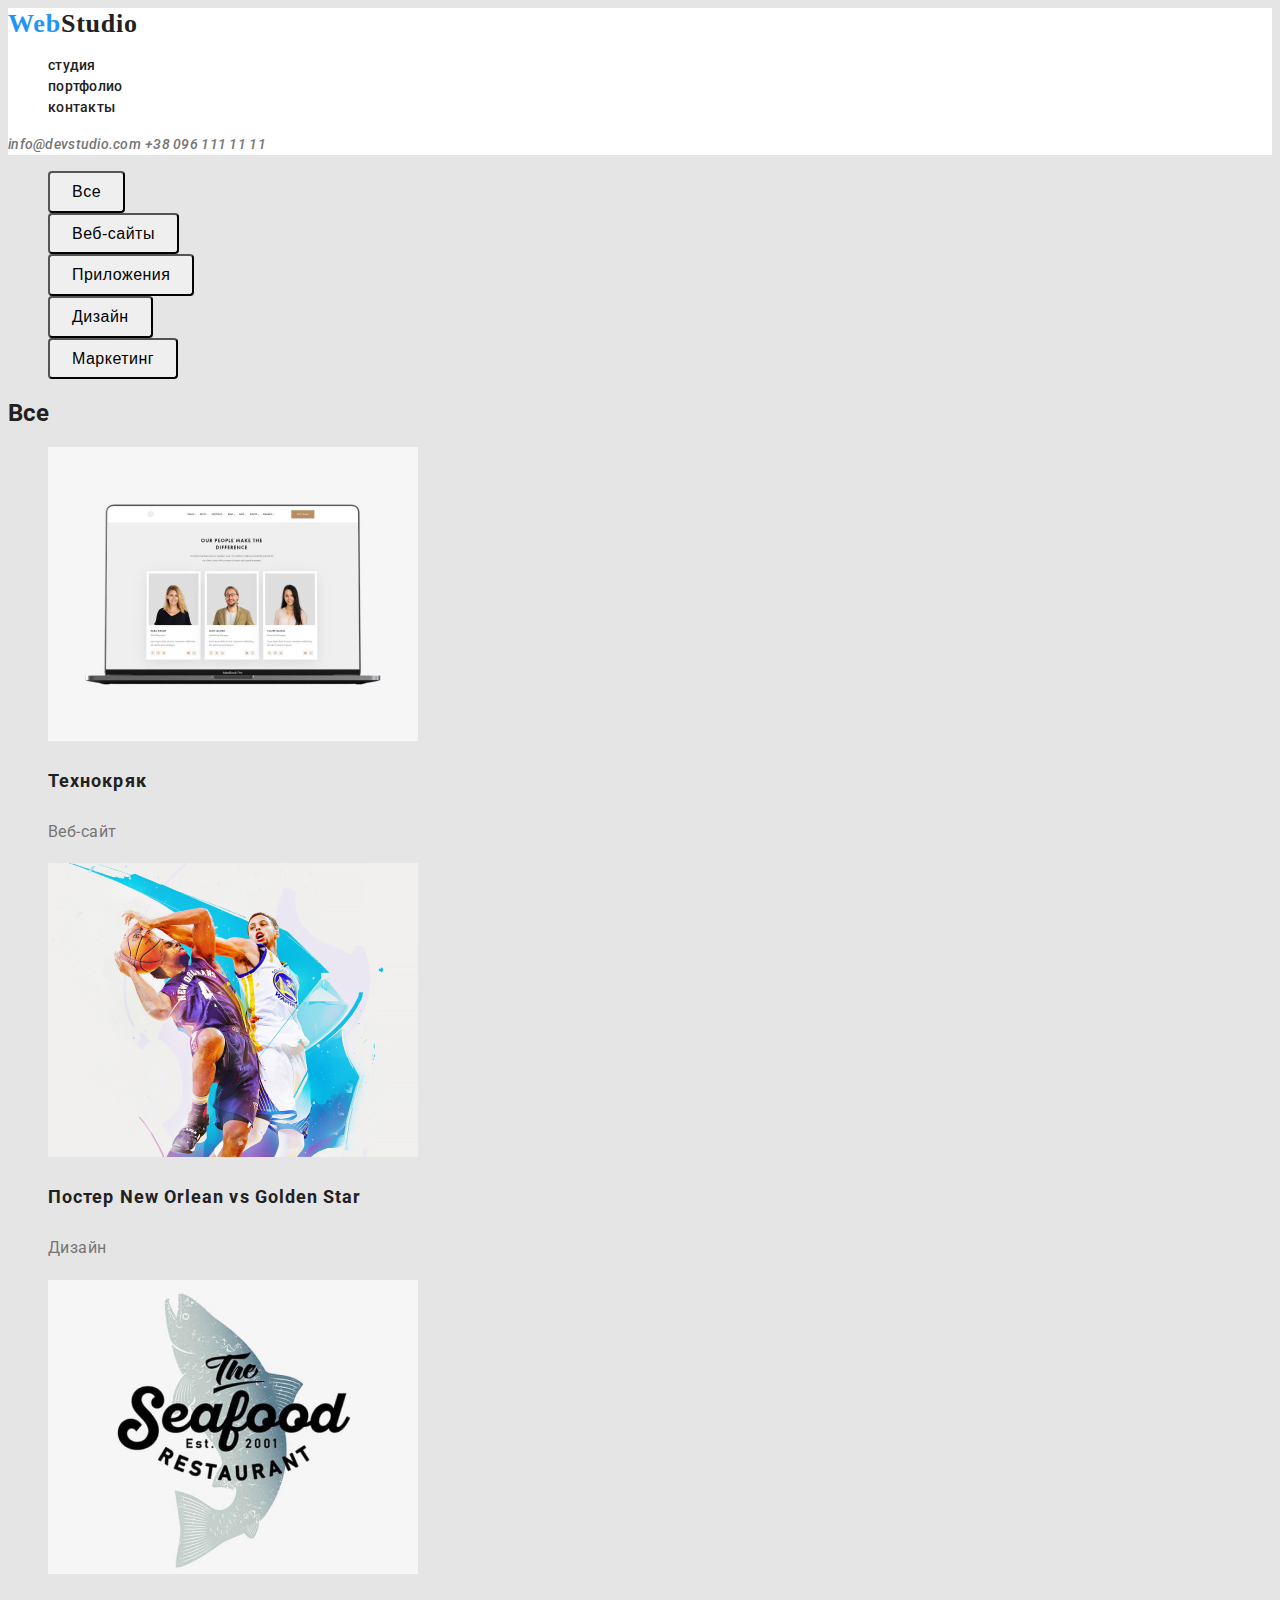
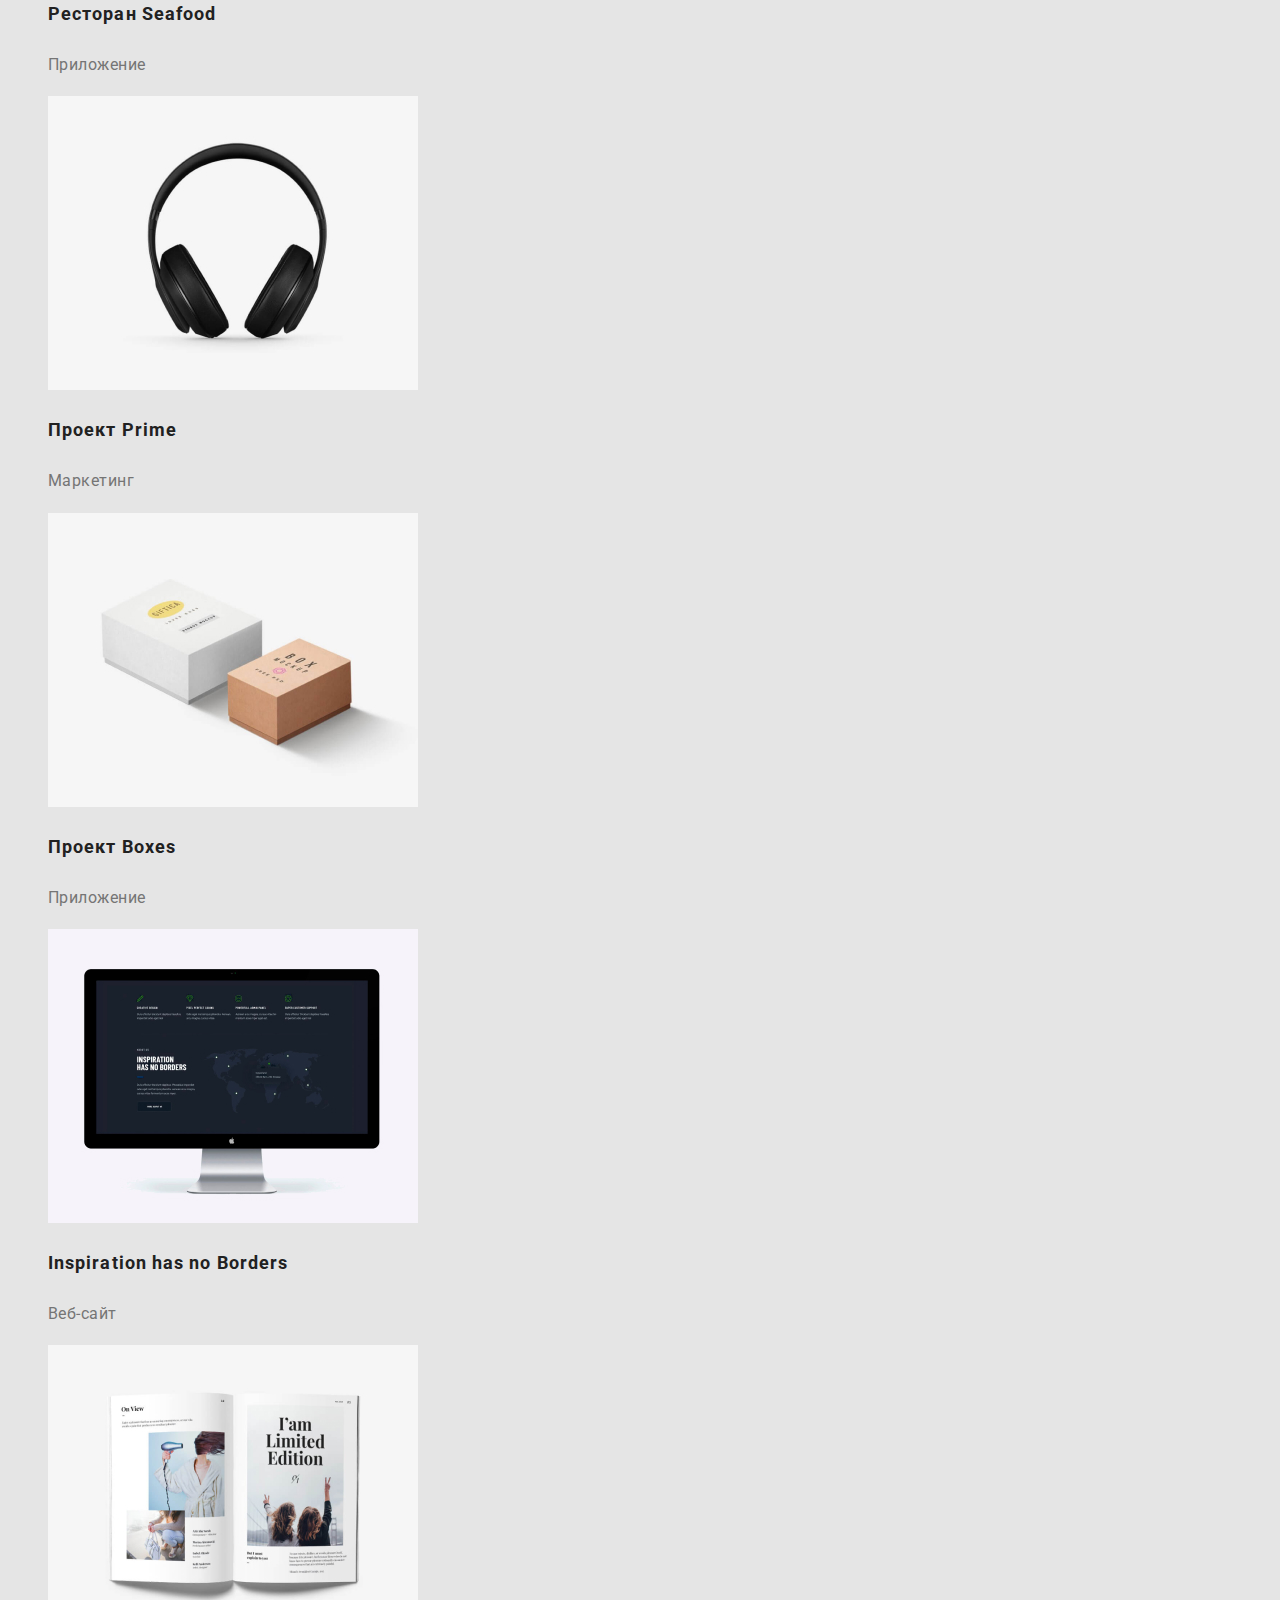
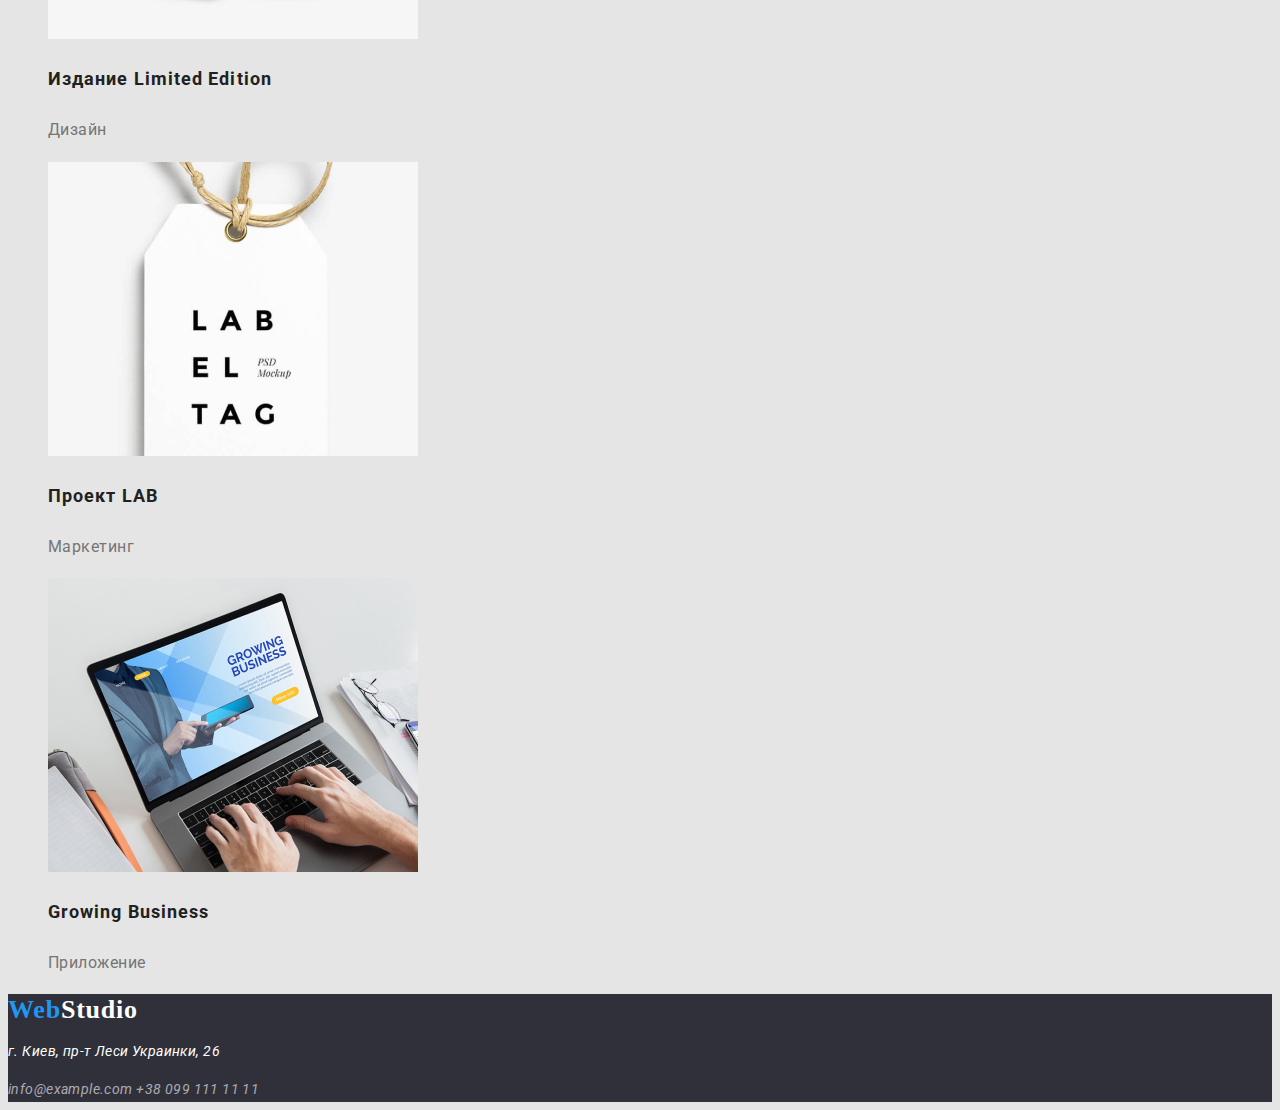
==== portfolio.html @ 84f81759 "1" ====
<!DOCTYPE html>
<html lang="en">

<head>
    <meta charset="UTF-8">
    <meta http-equiv="X-UA-Compatible" content="IE=edge">
    <meta name="viewport" content="width=, initial-scale=1.0">
    <title>Document</title>
    <link rel="preconnect" href="https://fonts.googleapis.com">
    <link rel="preconnect" href="https://fonts.gstatic.com" crossorigin>
    <link href="https://fonts.googleapis.com/css2?family=Roboto:ital,wght@0,500;0,700;0,900;1,400&display=swap"
        rel="stylesheet">
    <link rel="stylesheet" href="https://cdnjs.cloudflare.com/ajax/libs/modern-normalize/1.1.0/modern-normalize.min.css"
        integrity="sha512-wpPYUAdjBVSE4KJnH1VR1HeZfpl1ub8YT/NKx4PuQ5NmX2tKuGu6U/JRp5y+Y8XG2tV+wKQpNHVUX03MfMFn9Q=="
        crossorigin="anonymous" referrerpolicy="no-referrer" />
    <link rel="stylesheet" href="./CSS/style.css">
</head>
<body class="portfolio">
    <header class="page-header">
        <nav>
            <a href="./index.html" class="logo"> <span class="first-part-logo">Web</span>Studio</a>
            <ul class="site-nav">
                <li><a href="./index.html" class="studio">студия</a></li>
                <li><a href="" class="portfolio">портфолио</a></li>
                <li><a href="" class="contact">контакты</a></li>
            </ul>
        </nav>
    
        <address class="header-address">
            <a href="" class="email">info@devstudio.com</a>
            <a href="" class="number">+38 096 111 11 11</a>
        </address>
    
    </header>
    <main>
        <section>
            <h1 class="filter">основные пункты</h1>
            <ul>
                <li><button type="button" name="all" class="position">Все</button></li>
                <li><button type="button" name="web-site" class="position">Веб-сайты</button></li>
                <li><button type="button" name="applications" class="position">Приложения</button></li>
                <li><button type="button" name="design" class="position">Дизайн</button></li>
                <li><button type="button" name="marketing" class="position">Маркетинг</button></li>   
            </ul>
        </section>

        <section>
            <h2 class="all">Все</h2>
            <ul>
                <li >
                    <a href="" class="all-one">
                    <img src="/portfolio-imgs/1.jpg" alt="macbook" width="370">
                    <h3>Технокряк</h3>
                    <p>Веб-сайт</p>
                    </a>
                </li>

                <li >
                    <a href="" class="all-one">
                    <img src="/portfolio-imgs/2.jpg" alt="sportsmens" width="370">
                    <h3>Постер New Orlean vs Golden Star</h3>
                    <p>Дизайн</p>
                    </a>
                </li>

                <li >
                    <a href="" class="all-one">
                    <img src="/portfolio-imgs/3.jpg" alt="Seafood-logo" width="370">
                    <h3>Ресторан Seafood</h3>
                    <p>Приложение</p>
                    </a>
                </li>

                <li >
                    <a href="" class="all-one">
                    <img src="/portfolio-imgs/4.jpg" alt="" width="370">
                    <h3>Проект Prime</h3>
                    <p>Маркетинг</p>
                    </a>
                </li>

                <li >
                    <a href="" class="all-one">
                    <img src="/portfolio-imgs/5.jpg" alt="" width="370">
                    <h3>Проект Boxes</h3>
                    <p>Приложение</p>
                    </a>
                </li>

                <li >
                    <a href="" class="all-one">
                    <img src="/portfolio-imgs/6.jpg" alt="" width="370">
                    <h3>Inspiration has no Borders</h3>
                    <p>Веб-сайт</p>
                    </a>
                </li>

                <li >
                    <a href="" class="all-one">
                    <img src="/portfolio-imgs/7.jpg" alt="" width="370">
                    <h3>Издание Limited Edition</h3>
                    <p>Дизайн</p>
                    </a>
                </li>

                <li >
                    <a href="" class="all-one">
                    <img src="/portfolio-imgs/8.jpg" alt="" width="370">
                    <h3>Проект LAB</h3>
                    <p>Маркетинг</p>
                    </a>
                </li>

                <li >
                    <a href="" class="all-one">
                    <img src="/portfolio-imgs/9.jpg" alt="" width="370">
                    <h3>Growing Business</h3>
                    <p>Приложение</p>
                    </a>
                </li>
            </ul>
        </section>

    </main>

<footer class="footer">
    <a href="./index.html" class="logo"> <span class="first-part-logo">Web</span>Studio</a>
    <address>
        <p>г. Киев, пр-т Леси Украинки, 26</p>
        <a href="" class="footer-adress">info@example.com</a>
        <a href="" class="footer-adress">+38 099 111 11 11</a>
    </address>

</footer>
    
</body>
</html>
---- CSS/style.css ----
/* Основная палитра */
/* Цвет основного текста #212121 */
/* Вторичный цевт текста #757575 */
/* Цвет логотипа #2196F3 */

/* Основной цвет фона #E5E5E5 */
/* Вторичный цвет фона (серый) #2F303A */
/* вторичный цвет фона (иконки) #EEEEEE */
/* Цвет фона (наша команда) #F5F4FA */
/* Акцент #2196F3 (синний?) */

:root {
  /*Переменные цветовой гаммы шрифтов*/
  --main-text-color: #212121;
  --hero-text-color: #ffffff;
  --secondary-text-color: #757575;
  --logo-text-color: #2196f3;
  --hover-focus-color: #2196f3;
  /*Переменные цветовой гаммы фона*/
  --main-background-color: #e5e5e5;
  --secondary-background-color: #2f303a;
  --third-background-color: ;
  --accent-color: ;
}

body {
  font-family: roboto, sans-serif;
  background-color: var(--main-background-color);
  color: var(--main-text-color);
}
h1,h2,h3,h4,h5,h6{
  color: var(--main-text-color);
}
body p{
  color: var(--secondary-text-color);
}

ul {
  list-style: none;
}
a {
  text-decoration: none;
}

/* site nav */

header {
  background: #ffffff;
}

.logo{
  font-family: 'Raleway';
  font-weight: 700;
  font-size: 26px;
  line-height: 1.2;
  letter-spacing: 0.03em; 
}
nav .logo{
  color: inherit;
}
.first-part-logo{
  color: var(--logo-text-color);
}
.site-nav a,
.header-address a{
  font-weight: 500;
  font-size: 14px;
  line-height: 1.5;
  letter-spacing: 0.02em;
  color: var(--main-text-color);
}
.site-nav a{color: var(--main-text-color)}
.header-address a{color: var(--secondary-text-color)}

.site-nav :hover, 
.site-nav :focus {
color: var(--hover-focus-color);}

.header-address :hover,
.header-address :focus {
  color: var(--hover-focus-color);}

/* studio //////////main///////// style  */
/* Hero */
.hero {
  background-color: #2f303a;
  text-align: center;
}
.hero-tittle {
  font-weight: 900;
  font-size: 44px;
  line-height: 1.4;
  color: var(--hero-text-color);
  padding-top: 280px;
  padding-bottom: 30px ;
  margin-top: 0px;
  margin-bottom: 0px;
}
.hero-button {
  min-width: 200px;
  font-weight: 700;
  font-size: 16px;
  line-height: 1.9;
  color: var(--hero-text-color);
  background-color: var(--hover-focus-color);
  box-shadow: 0px 4px 4px rgba(0, 0, 0, 0.15);
  border-radius: 4px;
  padding: 10px 32px;
  margin-bottom: 200px;
  cursor: pointer;
}

/* feature */

.feature-tittle {
  opacity: 0;
 font-size: 0px;
  padding: 0px 0px;
  margin-bottom: 94px;
}
.feature-one,
.feature-one-text{
width: 270px;
}
.feature-one {
  font-family: 'Roboto';
  font-style: normal;
  font-weight: 700;
  font-size: 14px;
  line-height: 16px;
  letter-spacing: 0.03em;
  text-transform: uppercase;
  
}
.feature-one-text {
  
  font-weight: 400;
  font-size: 14px;
  line-height: 1.7;
  /* or 171% */
  letter-spacing: 0.03em;
}

/* studio-section */
.doing-tittle,
.team-tittle {
  font-weight: 700;
  font-size: 36px;
  line-height: 1.2;
  text-align: center;
  letter-spacing: 0.03em;
}
/*our team*/
.team > h3 {
  font-weight: 500;
  font-size: 16px;
  line-height: 1.2;
  /* identical to box height */
  letter-spacing: 0.03em;
}
.team > p {
  
  font-weight: 400;
  font-size: 16px;
  line-height: 1.2;
  /* identical to box height */
  letter-spacing: 0.03em;
}

/* Portfolio //////////main///////// style  */
main{
  background-color: var(--main-background-color);
}
.filter {
  font-size: 0px;
}
.position {
  min-width: 73px;
  font-weight: 500;
  font-size: 16px;
  line-height: 1.6;
  text-align: center;
  letter-spacing: 0.03em;
  border-radius: 4px;
  padding: 6px 22px;
  color: var(#F5F4FA);
  cursor: pointer;
}
.position:hover {
  color: #ffffff;
  background-color: var(--hover-focus-color);
  
}

.all {
  background-color: var(--main-background-color);
}
.all-one > h3 {
 
  font-weight: 700;
  font-size: 18px;
  line-height: 2;
  
  letter-spacing: 0.06em; 
}
.all-one > p {
  
  font-weight: 400;
  font-size: 16px;
  line-height: 1.9;

  letter-spacing: 0.03em;
}
/* ///////footer////// */
.footer {
  background-color: var(--secondary-background-color);
}
.footer .logo {
  color: #ffffff;
}

.footer{
  font-weight: 400;
  font-size: 14px;
  line-height: 1.7;
  /* or 171% */
  letter-spacing: 0.03em;
}
.footer a{
  color: rgba(255, 255, 255, 0.6);
}
.footer p{
  color: #ffffff;
}
.footer-adress:hover,
.footer-adress:focus{
  color: var(--hover-focus-color);
}
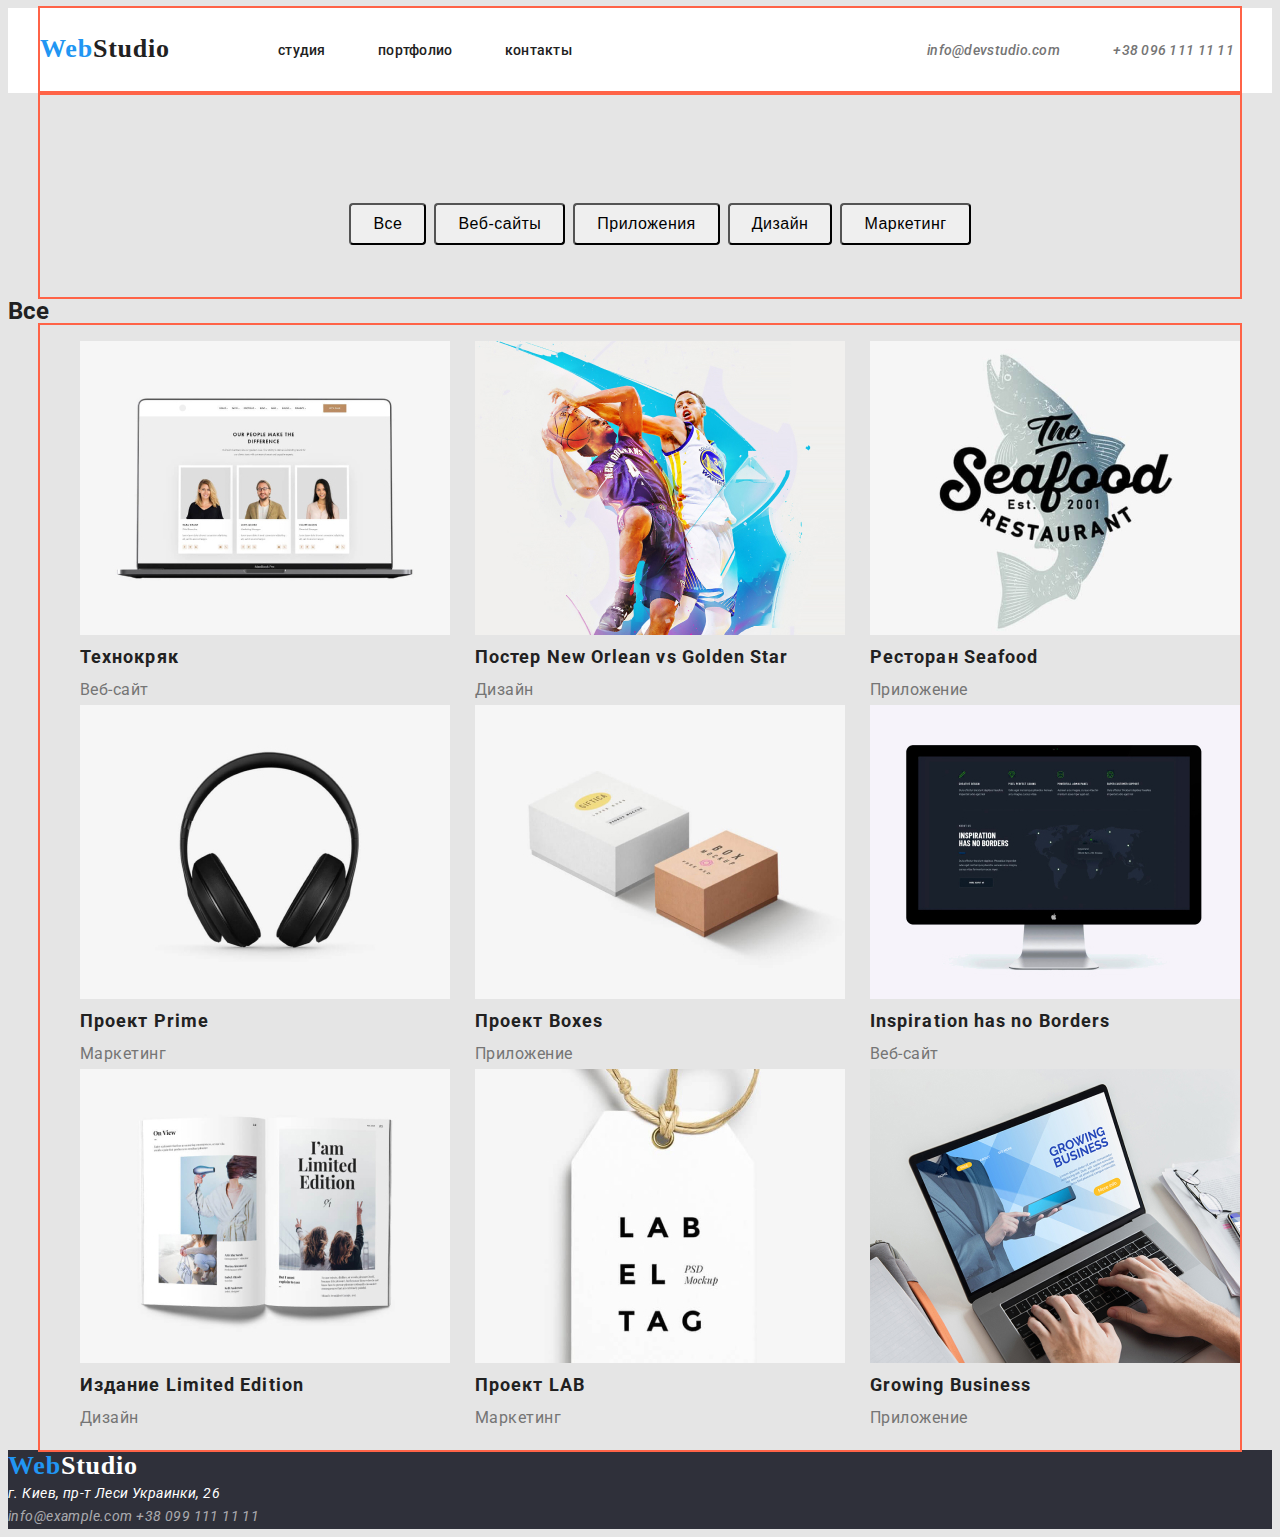
==== commit 997a0abf: "1" ====
--- a/portfolio.html
+++ b/portfolio.html
@@ -17,108 +17,116 @@
 </head>
 <body class="portfolio">
     <header class="page-header">
-        <nav>
-            <a href="./index.html" class="logo"> <span class="first-part-logo">Web</span>Studio</a>
-            <ul class="site-nav">
-                <li><a href="./index.html" class="studio">студия</a></li>
-                <li><a href="" class="portfolio">портфолио</a></li>
-                <li><a href="" class="contact">контакты</a></li>
-            </ul>
-        </nav>
+        <div class="container">
+            <nav>
+                <a href="./index.html" class="logo"> <span class="first-part-logo">Web</span>Studio</a>
+                <ul class="site-nav">
+                    <li><a href="./index.html">студия</a></li>
+                    <li><a href="">портфолио</a></li>
+                    <li><a href="">контакты</a></li>
+                </ul>
+            </nav>
     
-        <address class="header-address">
-            <a href="" class="email">info@devstudio.com</a>
-            <a href="" class="number">+38 096 111 11 11</a>
-        </address>
+            <address class="header-address">
+                <a href="">info@devstudio.com</a>
+                <a href="">+38 096 111 11 11</a>
+    
+            </address>
+        </div>
     
     </header>
     <main>
-        <section>
-            <h1 class="filter">основные пункты</h1>
-            <ul>
-                <li><button type="button" name="all" class="position">Все</button></li>
-                <li><button type="button" name="web-site" class="position">Веб-сайты</button></li>
-                <li><button type="button" name="applications" class="position">Приложения</button></li>
-                <li><button type="button" name="design" class="position">Дизайн</button></li>
-                <li><button type="button" name="marketing" class="position">Маркетинг</button></li>   
-            </ul>
+        <section class="filter-section">
+            <div class="container">
+                <h1></h1>
+                <ul class="filter-list">
+                    <li><button type="button" name="all" class="position">Все</button></li>
+                    <li><button type="button" name="web-site" class="position">Веб-сайты</button></li>
+                    <li><button type="button" name="applications" class="position">Приложения</button></li>
+                    <li><button type="button" name="design" class="position">Дизайн</button></li>
+                    <li><button type="button" name="marketing" class="position">Маркетинг</button></li>   
+                </ul>
+            </div>
         </section>
 
         <section>
-            <h2 class="all">Все</h2>
-            <ul>
-                <li >
-                    <a href="" class="all-one">
-                    <img src="/portfolio-imgs/1.jpg" alt="macbook" width="370">
-                    <h3>Технокряк</h3>
-                    <p>Веб-сайт</p>
-                    </a>
-                </li>
+            
+                <h2 class="all">Все</h2>
+            <div class="container">
+                <ul class="all-list">
+                    <li >
+                        <a href="" class="all-one">
+                        <img src="/portfolio-imgs/1.jpg" alt="macbook" width="370">
+                        <h3>Технокряк</h3>
+                        <p>Веб-сайт</p>
+                        </a>
+                    </li>
 
-                <li >
-                    <a href="" class="all-one">
-                    <img src="/portfolio-imgs/2.jpg" alt="sportsmens" width="370">
-                    <h3>Постер New Orlean vs Golden Star</h3>
-                    <p>Дизайн</p>
-                    </a>
-                </li>
+                    <li >
+                        <a href="" class="all-one">
+                        <img src="/portfolio-imgs/2.jpg" alt="sportsmens" width="370">
+                        <h3>Постер New Orlean vs Golden Star</h3>
+                        <p>Дизайн</p>
+                        </a>
+                    </li>
 
-                <li >
-                    <a href="" class="all-one">
-                    <img src="/portfolio-imgs/3.jpg" alt="Seafood-logo" width="370">
-                    <h3>Ресторан Seafood</h3>
-                    <p>Приложение</p>
-                    </a>
-                </li>
+                    <li >
+                        <a href="" class="all-one">
+                        <img src="/portfolio-imgs/3.jpg" alt="Seafood-logo" width="370">
+                        <h3>Ресторан Seafood</h3>
+                        <p>Приложение</p>
+                        </a>
+                    </li>
 
-                <li >
-                    <a href="" class="all-one">
-                    <img src="/portfolio-imgs/4.jpg" alt="" width="370">
-                    <h3>Проект Prime</h3>
-                    <p>Маркетинг</p>
-                    </a>
-                </li>
+                    <li >
+                        <a href="" class="all-one">
+                        <img src="/portfolio-imgs/4.jpg" alt="" width="370">
+                        <h3>Проект Prime</h3>
+                        <p>Маркетинг</p>
+                        </a>
+                    </li>
 
-                <li >
-                    <a href="" class="all-one">
-                    <img src="/portfolio-imgs/5.jpg" alt="" width="370">
-                    <h3>Проект Boxes</h3>
-                    <p>Приложение</p>
-                    </a>
-                </li>
+                    <li >
+                        <a href="" class="all-one">
+                        <img src="/portfolio-imgs/5.jpg" alt="" width="370">
+                        <h3>Проект Boxes</h3>
+                        <p>Приложение</p>
+                        </a>
+                    </li>
 
-                <li >
-                    <a href="" class="all-one">
-                    <img src="/portfolio-imgs/6.jpg" alt="" width="370">
-                    <h3>Inspiration has no Borders</h3>
-                    <p>Веб-сайт</p>
-                    </a>
-                </li>
+                    <li >
+                        <a href="" class="all-one">
+                        <img src="/portfolio-imgs/6.jpg" alt="" width="370">
+                        <h3>Inspiration has no Borders</h3>
+                        <p>Веб-сайт</p>
+                        </a>
+                    </li>
 
-                <li >
-                    <a href="" class="all-one">
-                    <img src="/portfolio-imgs/7.jpg" alt="" width="370">
-                    <h3>Издание Limited Edition</h3>
-                    <p>Дизайн</p>
-                    </a>
-                </li>
+                    <li >
+                        <a href="" class="all-one">
+                        <img src="/portfolio-imgs/7.jpg" alt="" width="370">
+                        <h3>Издание Limited Edition</h3>
+                        <p>Дизайн</p>
+                        </a>
+                    </li>
 
-                <li >
-                    <a href="" class="all-one">
-                    <img src="/portfolio-imgs/8.jpg" alt="" width="370">
-                    <h3>Проект LAB</h3>
-                    <p>Маркетинг</p>
-                    </a>
-                </li>
+                    <li >
+                        <a href="" class="all-one">
+                        <img src="/portfolio-imgs/8.jpg" alt="" width="370">
+                        <h3>Проект LAB</h3>
+                        <p>Маркетинг</p>
+                        </a>
+                    </li>
 
-                <li >
-                    <a href="" class="all-one">
-                    <img src="/portfolio-imgs/9.jpg" alt="" width="370">
-                    <h3>Growing Business</h3>
-                    <p>Приложение</p>
-                    </a>
-                </li>
-            </ul>
+                    <li >
+                        <a href="" class="all-one">
+                        <img src="/portfolio-imgs/9.jpg" alt="" width="370">
+                        <h3>Growing Business</h3>
+                        <p>Приложение</p>
+                        </a>
+                    </li>
+                </ul>
+            </div>
         </section>
 
     </main>
--- a/CSS/style.css
+++ b/CSS/style.css
@@ -30,9 +30,12 @@
 }
 h1,h2,h3,h4,h5,h6{
   color: var(--main-text-color);
+  margin: 0px 0px 0px 0px;
 }
 body p{
   color: var(--secondary-text-color);
+  margin: 0px 0px 0px 0px;
+  
 }
 
 ul {
@@ -47,19 +50,36 @@
 header {
   background: #ffffff;
 }
+.container {
+  outline: 2px solid tomato;
+  margin-left: auto;
+  margin-right: auto;
+  width: 1200px;
+  display: flex;
+}
 
 .logo{
   font-family: 'Raleway';
   font-weight: 700;
   font-size: 26px;
   line-height: 1.2;
-  letter-spacing: 0.03em; 
-}
-nav .logo{
+  letter-spacing: 0.03em;
   color: inherit;
-}
+  width: 145px;
+}
+.logo{
+  padding: 0px;
+}
+
 .first-part-logo{
   color: var(--logo-text-color);
+}
+.header-container .logo{
+  margin: 25px 93px 25px;
+
+}
+nav a.logo{
+  margin: 25px 93px 25px 0px;
 }
 .site-nav a,
 .header-address a{
@@ -75,16 +95,39 @@
 .site-nav :hover, 
 .site-nav :focus {
 color: var(--hover-focus-color);}
+nav{
+  display: flex;
+}
+.site-nav{
+  width: 294px;
+  padding: 0px;
+  margin: 30px 355px 30px 0px;
+  display: flex;
+  justify-content:space-between;
+  align-items: center;
+}
 
 .header-address :hover,
 .header-address :focus {
   color: var(--hover-focus-color);}
+  .header-address{
+    width: 307px;
+  }
+.header-address{
+  
+  padding: 0px;
+  margin: 32px 0px 32px 0px;
+  display: flex;
+  justify-content: space-between;
+}
+
 
 /* studio //////////main///////// style  */
 /* Hero */
 .hero {
   background-color: #2f303a;
   text-align: center;
+  margin-bottom: 94px;
 }
 .hero-tittle {
   font-weight: 900;
@@ -111,17 +154,18 @@
 }
 
 /* feature */
+.feature-one,
+.feature-one-text {
+  width: 270px;
+}
 
 .feature-tittle {
   opacity: 0;
  font-size: 0px;
   padding: 0px 0px;
-  margin-bottom: 94px;
-}
-.feature-one,
-.feature-one-text{
-width: 270px;
-}
+  margin:0px;
+}
+
 .feature-one {
   font-family: 'Roboto';
   font-style: normal;
@@ -133,7 +177,6 @@
   
 }
 .feature-one-text {
-  
   font-weight: 400;
   font-size: 14px;
   line-height: 1.7;
@@ -141,6 +184,17 @@
   letter-spacing: 0.03em;
 }
 
+.feature-section{
+  margin-bottom: 94px;
+}
+ul.feature-list{
+margin: 0px 0px 0px 0px;
+width: 1200px;
+padding: 0px 0px 0px 0px;
+display: flex;
+justify-content: space-between;
+}
+
 /* studio-section */
 .doing-tittle,
 .team-tittle {
@@ -150,13 +204,38 @@
   text-align: center;
   letter-spacing: 0.03em;
 }
-/*our team*/
+.doing-tittle{
+  margin-bottom: 50px;
+}
+.doing{
+  margin-bottom: 94px;
+}
+ul.doing-list{
+  width: 1200;
+  display: flex;
+  justify-content:space-between;
+  padding: 0px 0px 0px 0px;
+  margin: 0px 0px 0px 0px;
+}
+.doing.container{
+  margin-bottom: 94px;
+}
+/*our team*/ 
+h2.team-tittle{
+  padding: 90px 0px 0px 0px;
+  margin-bottom: 50px;
+  
+}
+.our-team{
+  background-color: #F5F4FA;
+}
 .team > h3 {
   font-weight: 500;
   font-size: 16px;
   line-height: 1.2;
   /* identical to box height */
   letter-spacing: 0.03em;
+  text-align: center;
 }
 .team > p {
   
@@ -165,15 +244,21 @@
   line-height: 1.2;
   /* identical to box height */
   letter-spacing: 0.03em;
-}
-
+  text-align: center;
+  margin-bottom: 124px;
+}
+
+.team-list{
+  width: 1200px;
+  display: flex;
+  padding: 0px 0px 0px 0px;
+  justify-content: space-between;
+}
 /* Portfolio //////////main///////// style  */
 main{
   background-color: var(--main-background-color);
 }
-.filter {
-  font-size: 0px;
-}
+
 .position {
   min-width: 73px;
   font-weight: 500;
@@ -189,8 +274,17 @@
 .position:hover {
   color: #ffffff;
   background-color: var(--hover-focus-color);
-  
-}
+}
+.position{
+  margin: 94px 4px 36px 4px ;
+}
+ul.filter-list{
+  display: flex;
+  justify-content: center;
+  margin-right: auto;
+  margin-left: auto;
+}
+
 
 .all {
   background-color: var(--main-background-color);
@@ -208,8 +302,15 @@
   font-weight: 400;
   font-size: 16px;
   line-height: 1.9;
-
-  letter-spacing: 0.03em;
+  letter-spacing: 0.03em;
+}
+ul.all-list{
+
+}
+.all-list{
+  display: flex;
+  flex-wrap: wrap;
+  justify-content: space-between;
 }
 /* ///////footer////// */
 .footer {
@@ -236,3 +337,7 @@
 .footer-adress:focus{
   color: var(--hover-focus-color);
 }
+footer.footer{
+  flex-direction: 
+  
+}
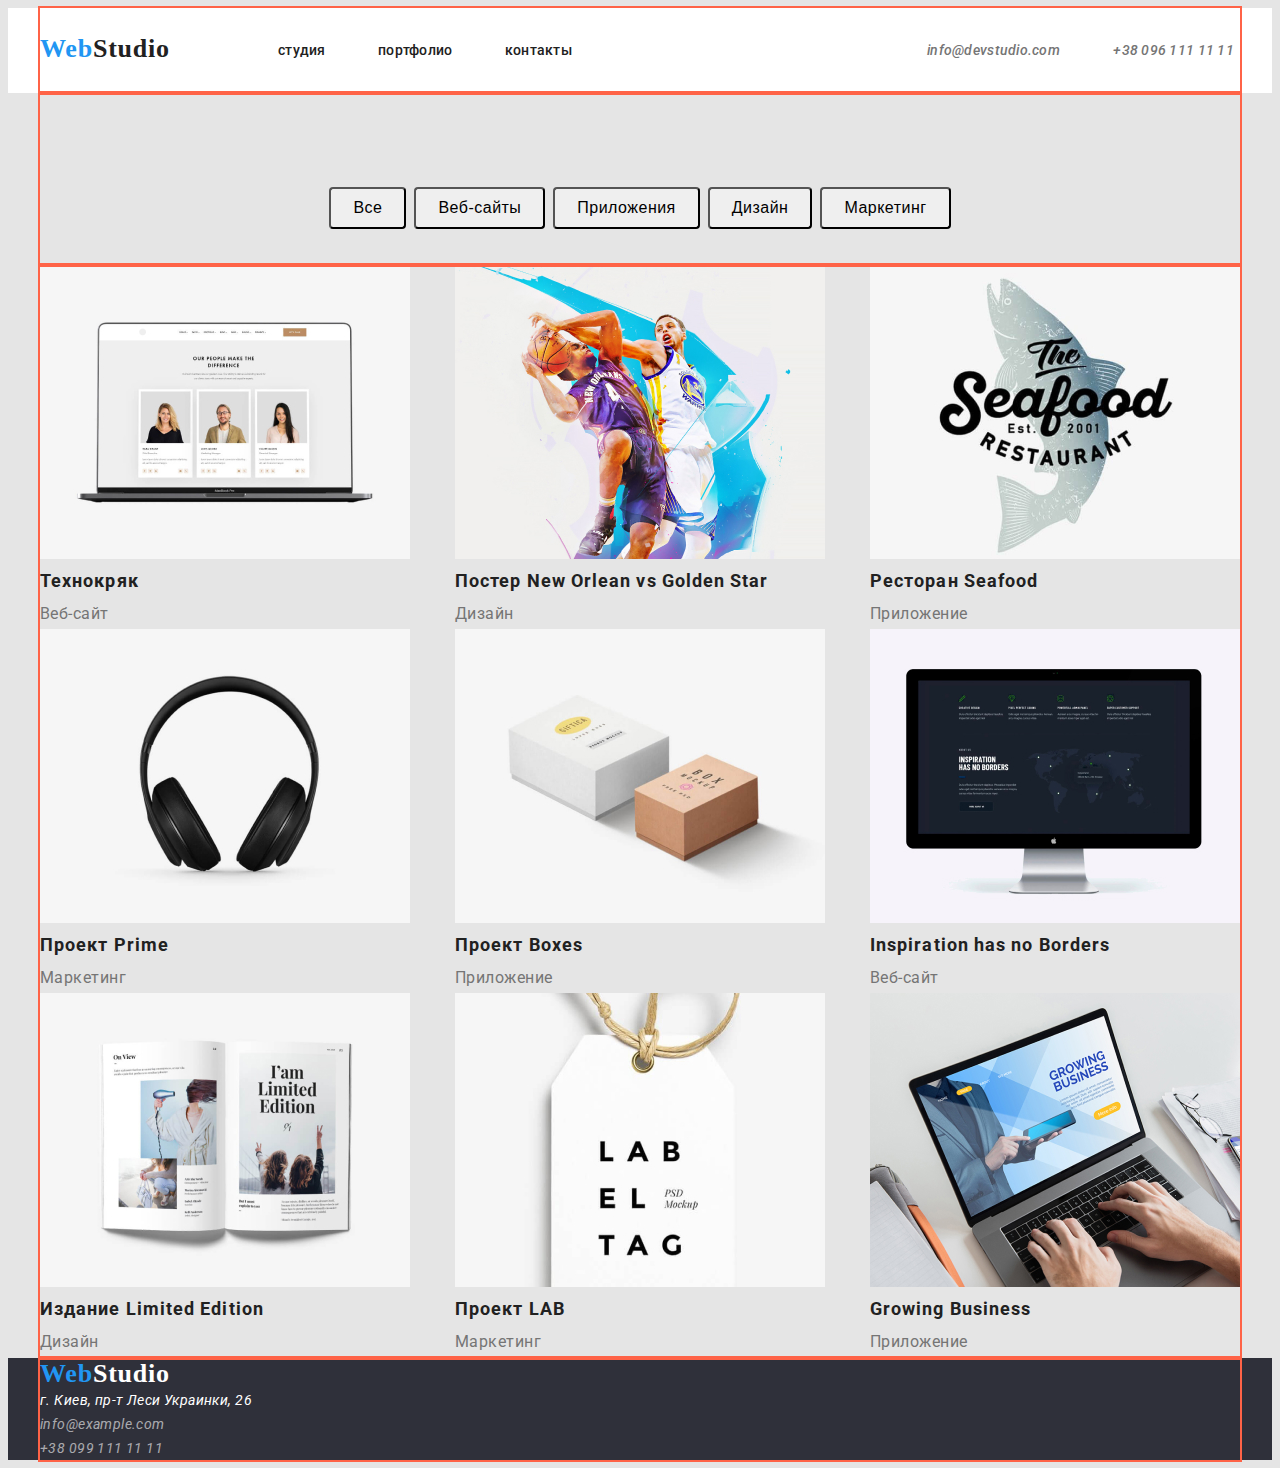
==== commit d1f85829: "1" ====
--- a/portfolio.html
+++ b/portfolio.html
@@ -49,9 +49,9 @@
             </div>
         </section>
 
-        <section>
+        <section class="all-section">
             
-                <h2 class="all">Все</h2>
+                <h2 class="all"></h2>
             <div class="container">
                 <ul class="all-list">
                     <li >
@@ -132,13 +132,14 @@
     </main>
 
 <footer class="footer">
-    <a href="./index.html" class="logo"> <span class="first-part-logo">Web</span>Studio</a>
-    <address>
-        <p>г. Киев, пр-т Леси Украинки, 26</p>
-        <a href="" class="footer-adress">info@example.com</a>
-        <a href="" class="footer-adress">+38 099 111 11 11</a>
-    </address>
-
+    <div class="container">
+        <a href="./index.html" class="logo"> <span class="first-part-logo">Web</span>Studio</a>
+        <address class="footer-adress">
+            <p>г. Киев, пр-т Леси Украинки, 26</p>
+            <a href="" class="contact">info@example.com</a>
+            <a href="" class="contact">+38 099 111 11 11</a>
+        </address>
+    </div>
 </footer>
     
 </body>
--- a/CSS/style.css
+++ b/CSS/style.css
@@ -40,6 +40,12 @@
 
 ul {
   list-style: none;
+  padding: 0px;
+  margin: 0px;
+}
+li{
+  margin: 0px;
+  padding: 0px;
 }
 a {
   text-decoration: none;
@@ -278,7 +284,7 @@
 .position{
   margin: 94px 4px 36px 4px ;
 }
-ul.filter-list{
+.filter-list{
   display: flex;
   justify-content: center;
   margin-right: auto;
@@ -303,9 +309,6 @@
   font-size: 16px;
   line-height: 1.9;
   letter-spacing: 0.03em;
-}
-ul.all-list{
-
 }
 .all-list{
   display: flex;
@@ -333,11 +336,14 @@
 .footer p{
   color: #ffffff;
 }
-.footer-adress:hover,
-.footer-adress:focus{
+.contact:hover,
+.contact:focus{
   color: var(--hover-focus-color);
-}
-footer.footer{
-  flex-direction: 
-  
-}
+  }
+  .footer-adress{
+    display: flex;
+    flex-direction: column;
+  }
+.footer .container{
+  flex-direction: column;
+}
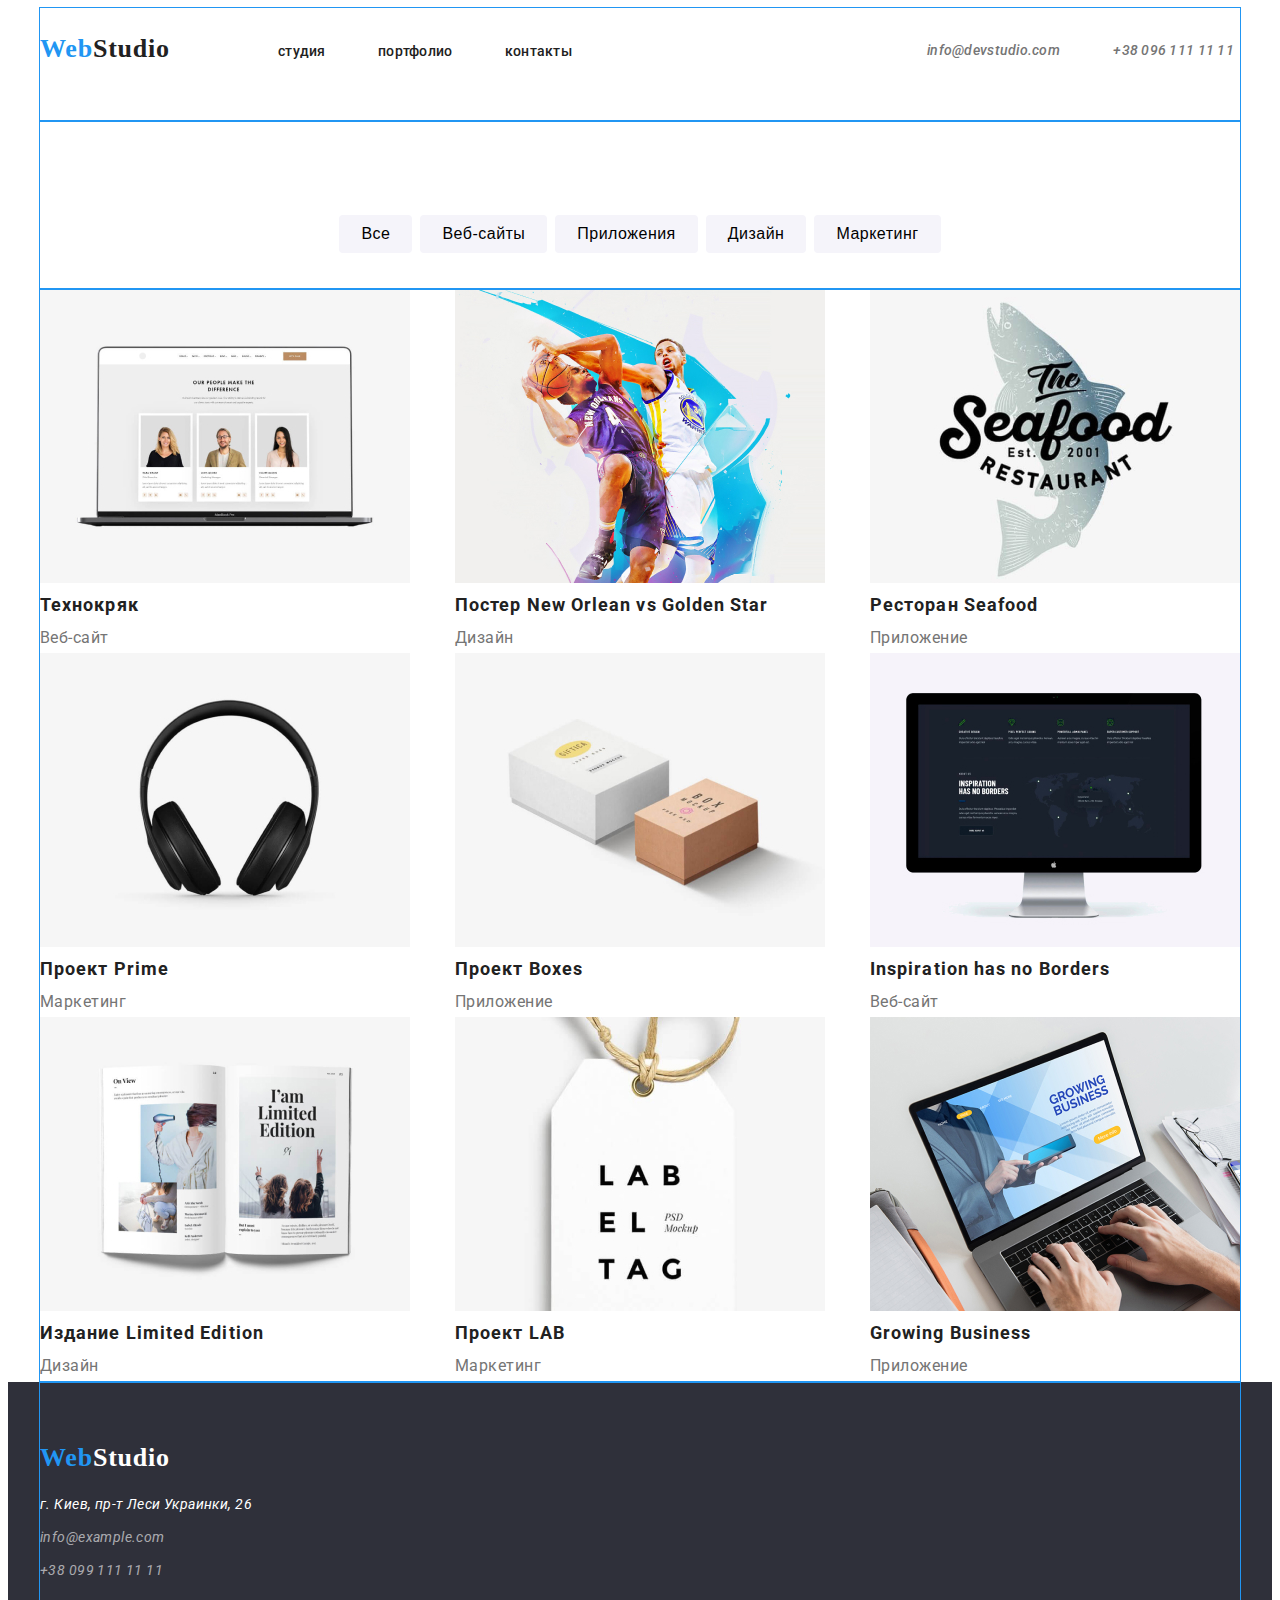
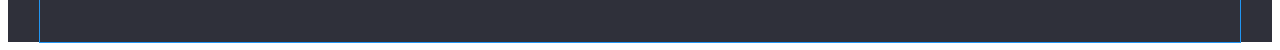
==== commit 1bd74b8b: "1" ====
--- a/portfolio.html
+++ b/portfolio.html
@@ -56,7 +56,7 @@
                 <ul class="all-list">
                     <li >
                         <a href="" class="all-one">
-                        <img src="/portfolio-imgs/1.jpg" alt="macbook" width="370">
+                        <img src="./portfolio-imgs/1.jpg" alt="macbook" width="370">
                         <h3>Технокряк</h3>
                         <p>Веб-сайт</p>
                         </a>
@@ -64,7 +64,7 @@
 
                     <li >
                         <a href="" class="all-one">
-                        <img src="/portfolio-imgs/2.jpg" alt="sportsmens" width="370">
+                        <img src="./portfolio-imgs/2.jpg" alt="sportsmens" width="370">
                         <h3>Постер New Orlean vs Golden Star</h3>
                         <p>Дизайн</p>
                         </a>
--- a/CSS/style.css
+++ b/CSS/style.css
@@ -25,7 +25,7 @@
 
 body {
   font-family: roboto, sans-serif;
-  background-color: var(--main-background-color);
+  background-color: white;
   color: var(--main-text-color);
 }
 h1,h2,h3,h4,h5,h6{
@@ -57,7 +57,7 @@
   background: #ffffff;
 }
 .container {
-  outline: 2px solid tomato;
+  outline: 1px solid #2196f3;
   margin-left: auto;
   margin-right: auto;
   width: 1200px;
@@ -107,7 +107,7 @@
 .site-nav{
   width: 294px;
   padding: 0px;
-  margin: 30px 355px 30px 0px;
+  margin: 4px 355px 30px 0px;
   display: flex;
   justify-content:space-between;
   align-items: center;
@@ -200,6 +200,9 @@
 display: flex;
 justify-content: space-between;
 }
+.feature-one-text{
+  margin-top: 10px;
+}
 
 /* studio-section */
 .doing-tittle,
@@ -216,25 +219,23 @@
 .doing{
   margin-bottom: 94px;
 }
-ul.doing-list{
-  width: 1200;
+.doing-list{
   display: flex;
   justify-content:space-between;
-  padding: 0px 0px 0px 0px;
-  margin: 0px 0px 0px 0px;
-}
+}
+
 .doing.container{
   margin-bottom: 94px;
 }
 /*our team*/ 
+.our-team{
+  background-color: #F5F4FA;
+}
 h2.team-tittle{
   padding: 90px 0px 0px 0px;
   margin-bottom: 50px;
-  
-}
-.our-team{
-  background-color: #F5F4FA;
-}
+}
+
 .team > h3 {
   font-weight: 500;
   font-size: 16px;
@@ -253,6 +254,9 @@
   text-align: center;
   margin-bottom: 124px;
 }
+.team>p{
+  margin-top: 10px;
+}
 
 .team-list{
   width: 1200px;
@@ -262,9 +266,11 @@
 }
 /* Portfolio //////////main///////// style  */
 main{
-  background-color: var(--main-background-color);
-}
-
+  background-color: white;
+}
+button{
+
+}
 .position {
   min-width: 73px;
   font-weight: 500;
@@ -274,24 +280,25 @@
   letter-spacing: 0.03em;
   border-radius: 4px;
   padding: 6px 22px;
-  color: var(#F5F4FA);
+  background-color: #F5F4FA; 
   cursor: pointer;
+  border:none
 }
 .position:hover {
   color: #ffffff;
   background-color: var(--hover-focus-color);
+  ;
 }
 .position{
   margin: 94px 4px 36px 4px ;
 }
+
 .filter-list{
   display: flex;
   justify-content: center;
   margin-right: auto;
   margin-left: auto;
 }
-
-
 .all {
   background-color: var(--main-background-color);
 }
@@ -322,7 +329,18 @@
 .footer .logo {
   color: #ffffff;
 }
-
+.footer .logo{
+  margin-top: 60px;
+}
+.footer-adress{
+  margin-top: 20px;
+}
+.contact{
+  margin-top: 9px;
+}
+address:last-child{
+  margin-bottom: 60px;
+}
 .footer{
   font-weight: 400;
   font-size: 14px;
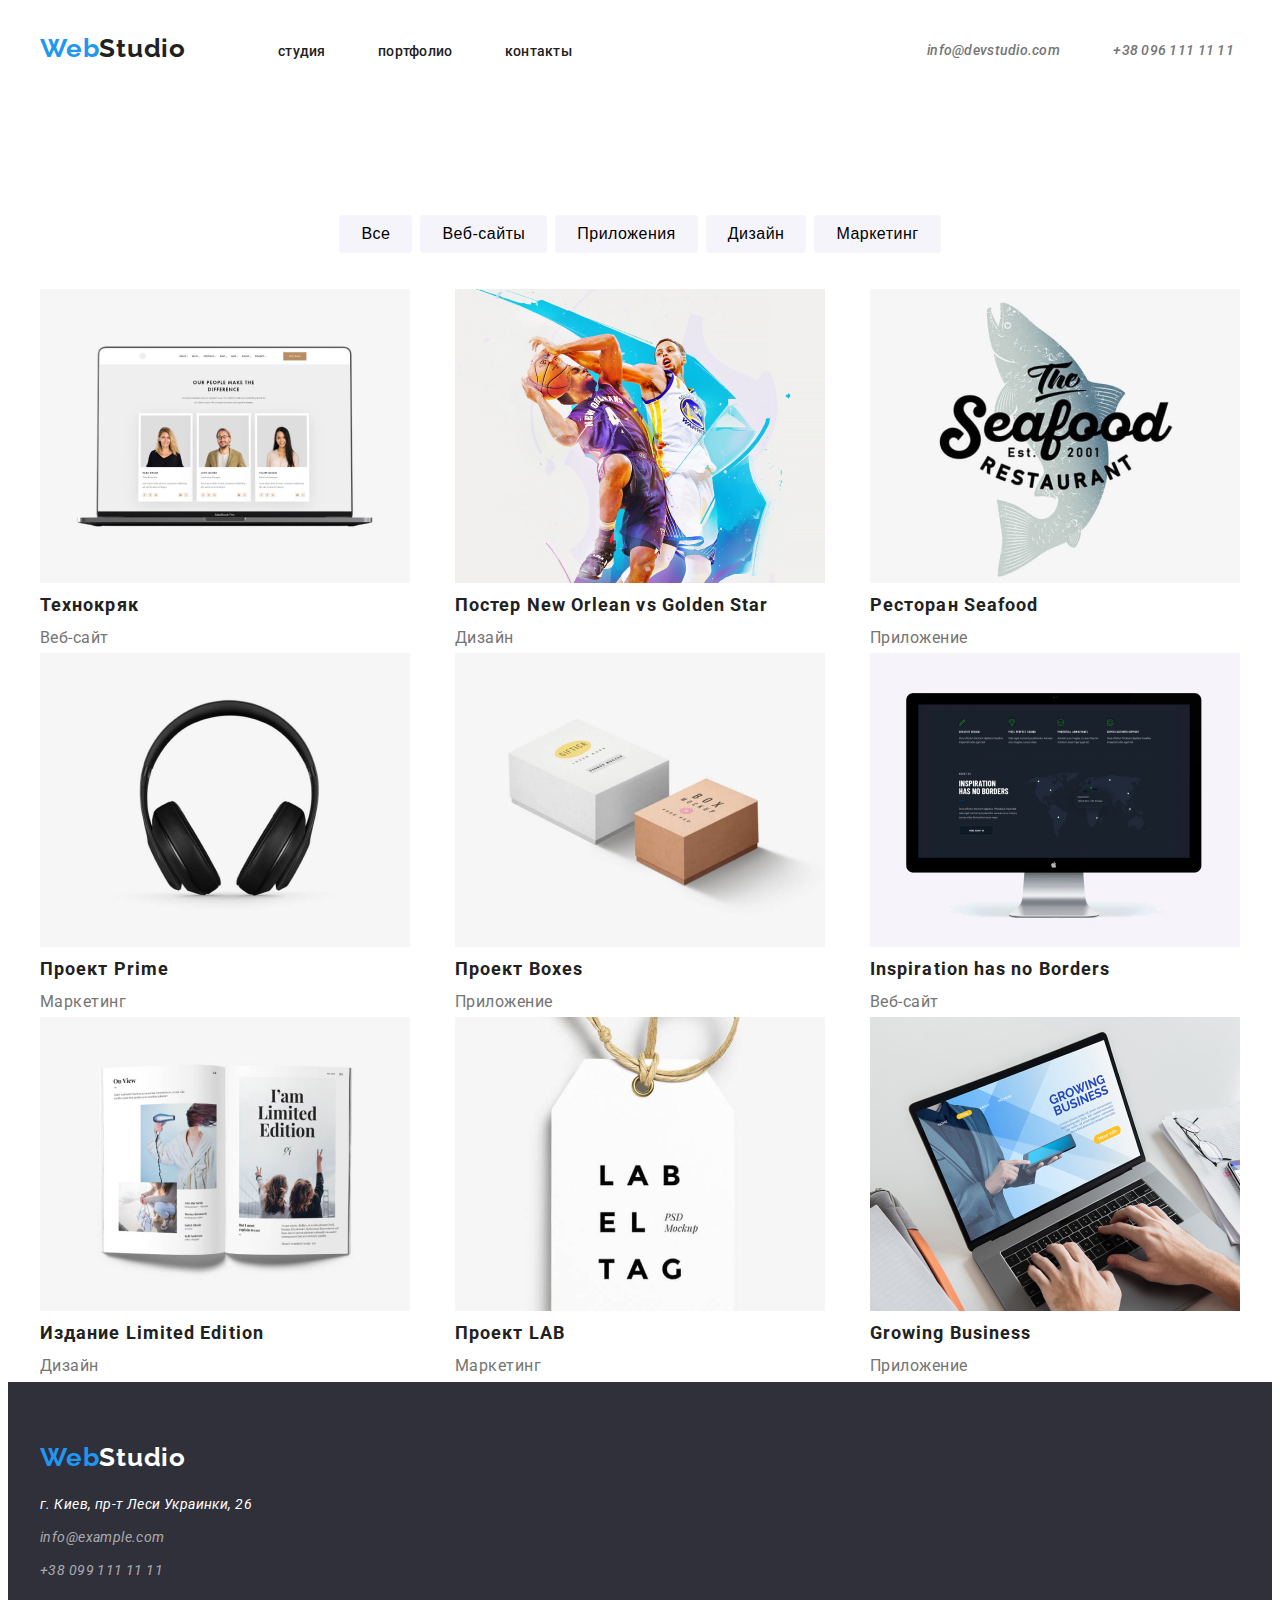
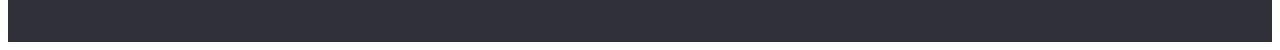
==== commit a6c05dcd: "1" ====
--- a/portfolio.html
+++ b/portfolio.html
@@ -4,15 +4,13 @@
 <head>
     <meta charset="UTF-8">
     <meta http-equiv="X-UA-Compatible" content="IE=edge">
-    <meta name="viewport" content="width=, initial-scale=1.0">
+    <meta name="viewport" content="width=device-width, initial-scale=1.0">
     <title>Document</title>
-    <link rel="preconnect" href="https://fonts.googleapis.com">
-    <link rel="preconnect" href="https://fonts.gstatic.com" crossorigin>
-    <link href="https://fonts.googleapis.com/css2?family=Roboto:ital,wght@0,500;0,700;0,900;1,400&display=swap"
-        rel="stylesheet">
-    <link rel="stylesheet" href="https://cdnjs.cloudflare.com/ajax/libs/modern-normalize/1.1.0/modern-normalize.min.css"
-        integrity="sha512-wpPYUAdjBVSE4KJnH1VR1HeZfpl1ub8YT/NKx4PuQ5NmX2tKuGu6U/JRp5y+Y8XG2tV+wKQpNHVUX03MfMFn9Q=="
-        crossorigin="anonymous" referrerpolicy="no-referrer" />
+<link rel="preconnect" href="https://fonts.googleapis.com">
+<link rel="preconnect" href="https://fonts.gstatic.com" crossorigin>
+<link
+    href="https://fonts.googleapis.com/css2?family=Raleway:wght@700&family=Roboto:ital,wght@0,500;0,700;0,900;1,400&display=swap"
+    rel="stylesheet">
     <link rel="stylesheet" href="./CSS/style.css">
 </head>
 <body class="portfolio">
--- a/CSS/style.css
+++ b/CSS/style.css
@@ -24,7 +24,10 @@
 }
 
 body {
-  font-family: roboto, sans-serif;
+  font-family: 'Raleway',
+  sans-serif;
+  font-family: 'Roboto',
+  sans-serif;
   background-color: white;
   color: var(--main-text-color);
 }
@@ -46,6 +49,7 @@
 li{
   margin: 0px;
   padding: 0px;
+  list-style: none;
 }
 a {
   text-decoration: none;
@@ -57,7 +61,7 @@
   background: #ffffff;
 }
 .container {
-  outline: 1px solid #2196f3;
+  /* outline: 1px solid #2196f3; */
   margin-left: auto;
   margin-right: auto;
   width: 1200px;
@@ -68,6 +72,7 @@
   font-family: 'Raleway';
   font-weight: 700;
   font-size: 26px;
+  font-style: normal;
   line-height: 1.2;
   letter-spacing: 0.03em;
   color: inherit;
@@ -137,10 +142,11 @@
 }
 .hero-tittle {
   font-weight: 900;
+  font-style: normal;
   font-size: 44px;
   line-height: 1.4;
   color: var(--hero-text-color);
-  padding-top: 280px;
+  padding-top: 200px;
   padding-bottom: 30px ;
   margin-top: 0px;
   margin-bottom: 0px;
@@ -220,8 +226,12 @@
   margin-bottom: 94px;
 }
 .doing-list{
-  display: flex;
-  justify-content:space-between;
+  width: 1200px;
+  display: flex;
+}
+.doing-list-item:nth-child(2n+1) {
+  margin-right: 30px;
+  margin-left: 30px;
 }
 
 .doing.container{
@@ -235,6 +245,12 @@
   padding: 90px 0px 0px 0px;
   margin-bottom: 50px;
 }
+.team{
+  box-shadow: 0px 1px 3px rgba(0, 0, 0, 0.12),
+  0px 1px 1px rgba(0, 0, 0, 0.14),
+  0px 2px 1px rgba(0, 0, 0, 0.2);
+  border-radius: 0px 0px 4px 4px;
+}
 
 .team > h3 {
   font-weight: 500;
@@ -268,9 +284,7 @@
 main{
   background-color: white;
 }
-button{
-
-}
+
 .position {
   min-width: 73px;
   font-weight: 500;
@@ -282,12 +296,15 @@
   padding: 6px 22px;
   background-color: #F5F4FA; 
   cursor: pointer;
-  border:none
+  border:none;
+
 }
 .position:hover {
   color: #ffffff;
   background-color: var(--hover-focus-color);
-  ;
+  box-shadow: 0px 3px 1px rgba(0, 0, 0, 0.1),
+  0px 1px 2px rgba(0, 0, 0, 0.08),
+  0px 2px 2px rgba(0, 0, 0, 0.12);
 }
 .position{
   margin: 94px 4px 36px 4px ;
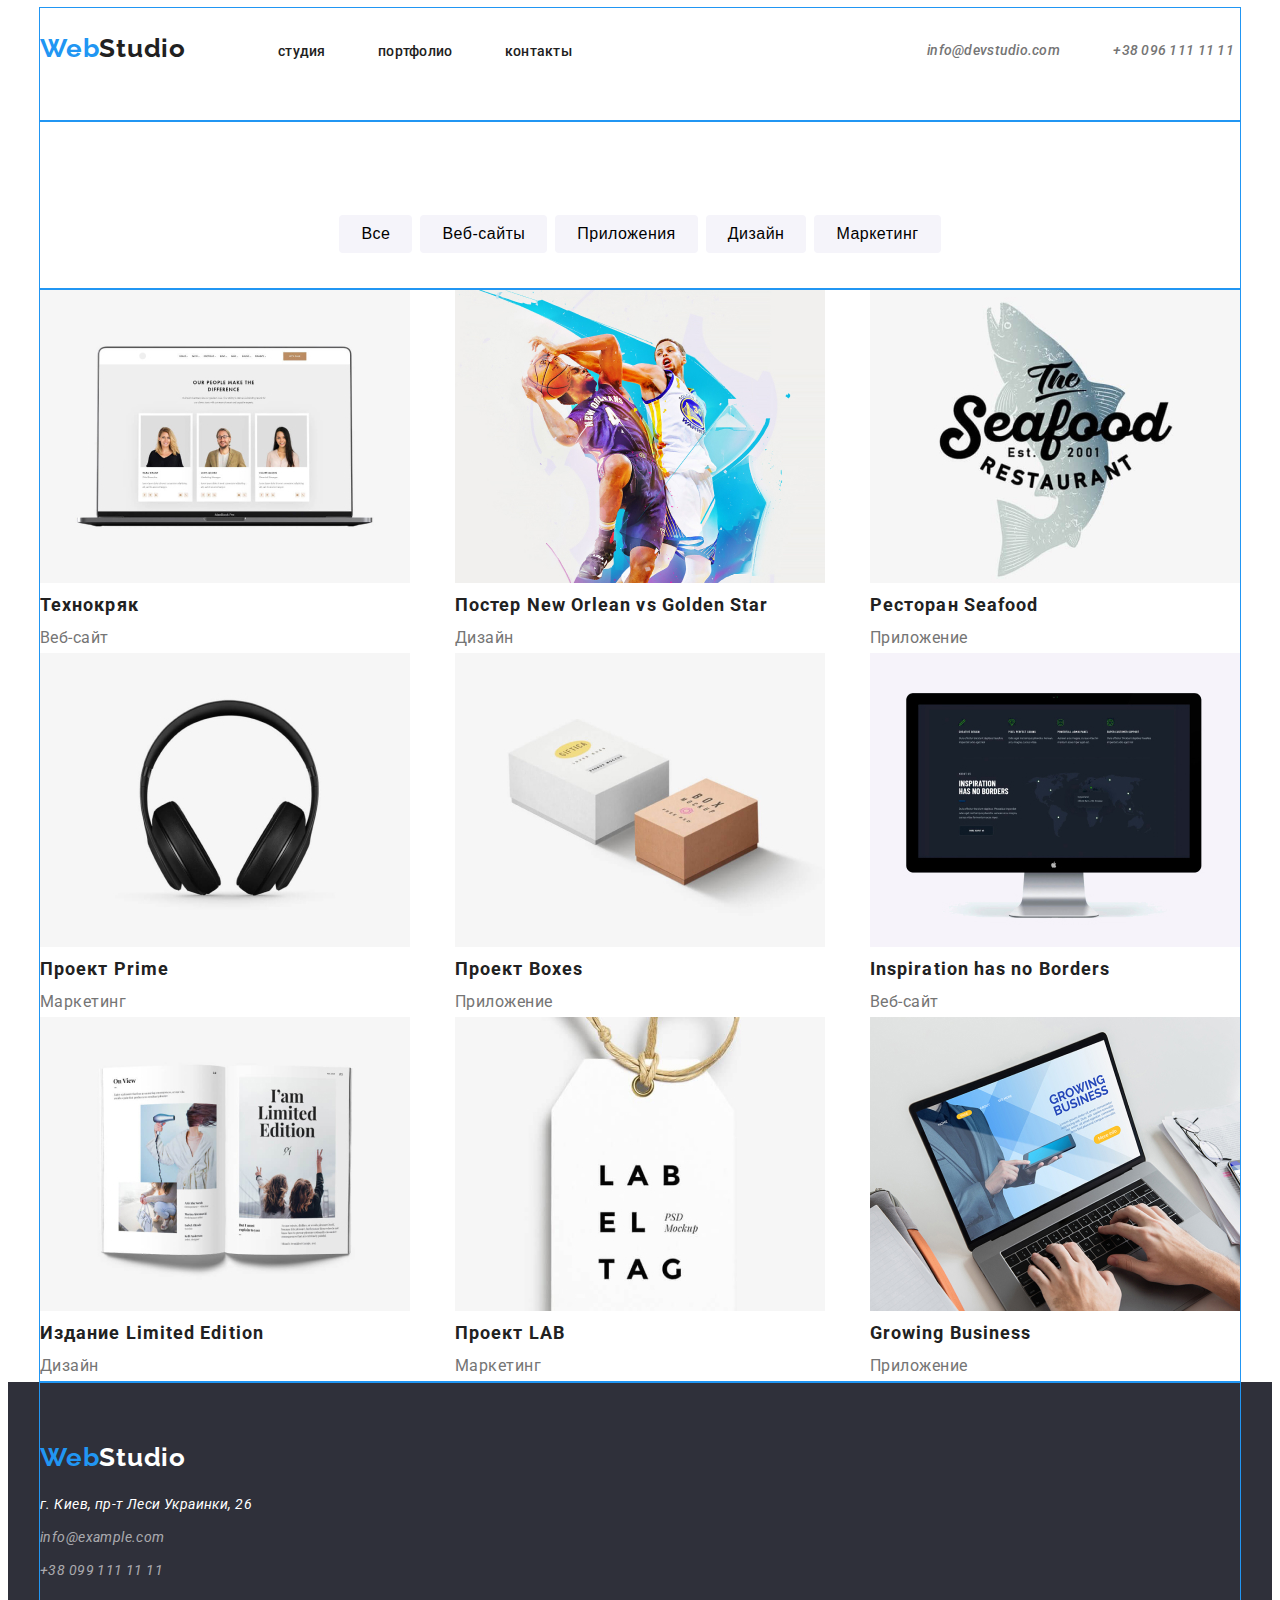
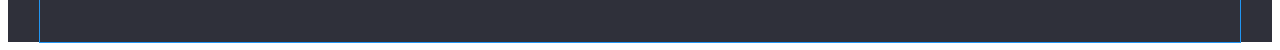
==== commit 72a604ae: "1" ====
--- a/portfolio.html
+++ b/portfolio.html
@@ -70,7 +70,7 @@
 
                     <li >
                         <a href="" class="all-one">
-                        <img src="/portfolio-imgs/3.jpg" alt="Seafood-logo" width="370">
+                        <img src="./portfolio-imgs/3.jpg" alt="Seafood-logo" width="370">
                         <h3>Ресторан Seafood</h3>
                         <p>Приложение</p>
                         </a>
@@ -78,7 +78,7 @@
 
                     <li >
                         <a href="" class="all-one">
-                        <img src="/portfolio-imgs/4.jpg" alt="" width="370">
+                        <img src="./portfolio-imgs/4.jpg" alt="" width="370">
                         <h3>Проект Prime</h3>
                         <p>Маркетинг</p>
                         </a>
@@ -86,7 +86,7 @@
 
                     <li >
                         <a href="" class="all-one">
-                        <img src="/portfolio-imgs/5.jpg" alt="" width="370">
+                        <img src="./portfolio-imgs/5.jpg" alt="" width="370">
                         <h3>Проект Boxes</h3>
                         <p>Приложение</p>
                         </a>
@@ -94,7 +94,7 @@
 
                     <li >
                         <a href="" class="all-one">
-                        <img src="/portfolio-imgs/6.jpg" alt="" width="370">
+                        <img src="./portfolio-imgs/6.jpg" alt="" width="370">
                         <h3>Inspiration has no Borders</h3>
                         <p>Веб-сайт</p>
                         </a>
@@ -102,7 +102,7 @@
 
                     <li >
                         <a href="" class="all-one">
-                        <img src="/portfolio-imgs/7.jpg" alt="" width="370">
+                        <img src="./portfolio-imgs/7.jpg" alt="" width="370">
                         <h3>Издание Limited Edition</h3>
                         <p>Дизайн</p>
                         </a>
--- a/CSS/style.css
+++ b/CSS/style.css
@@ -61,7 +61,7 @@
   background: #ffffff;
 }
 .container {
-  /* outline: 1px solid #2196f3; */
+  outline: 1px solid #2196f3;
   margin-left: auto;
   margin-right: auto;
   width: 1200px;
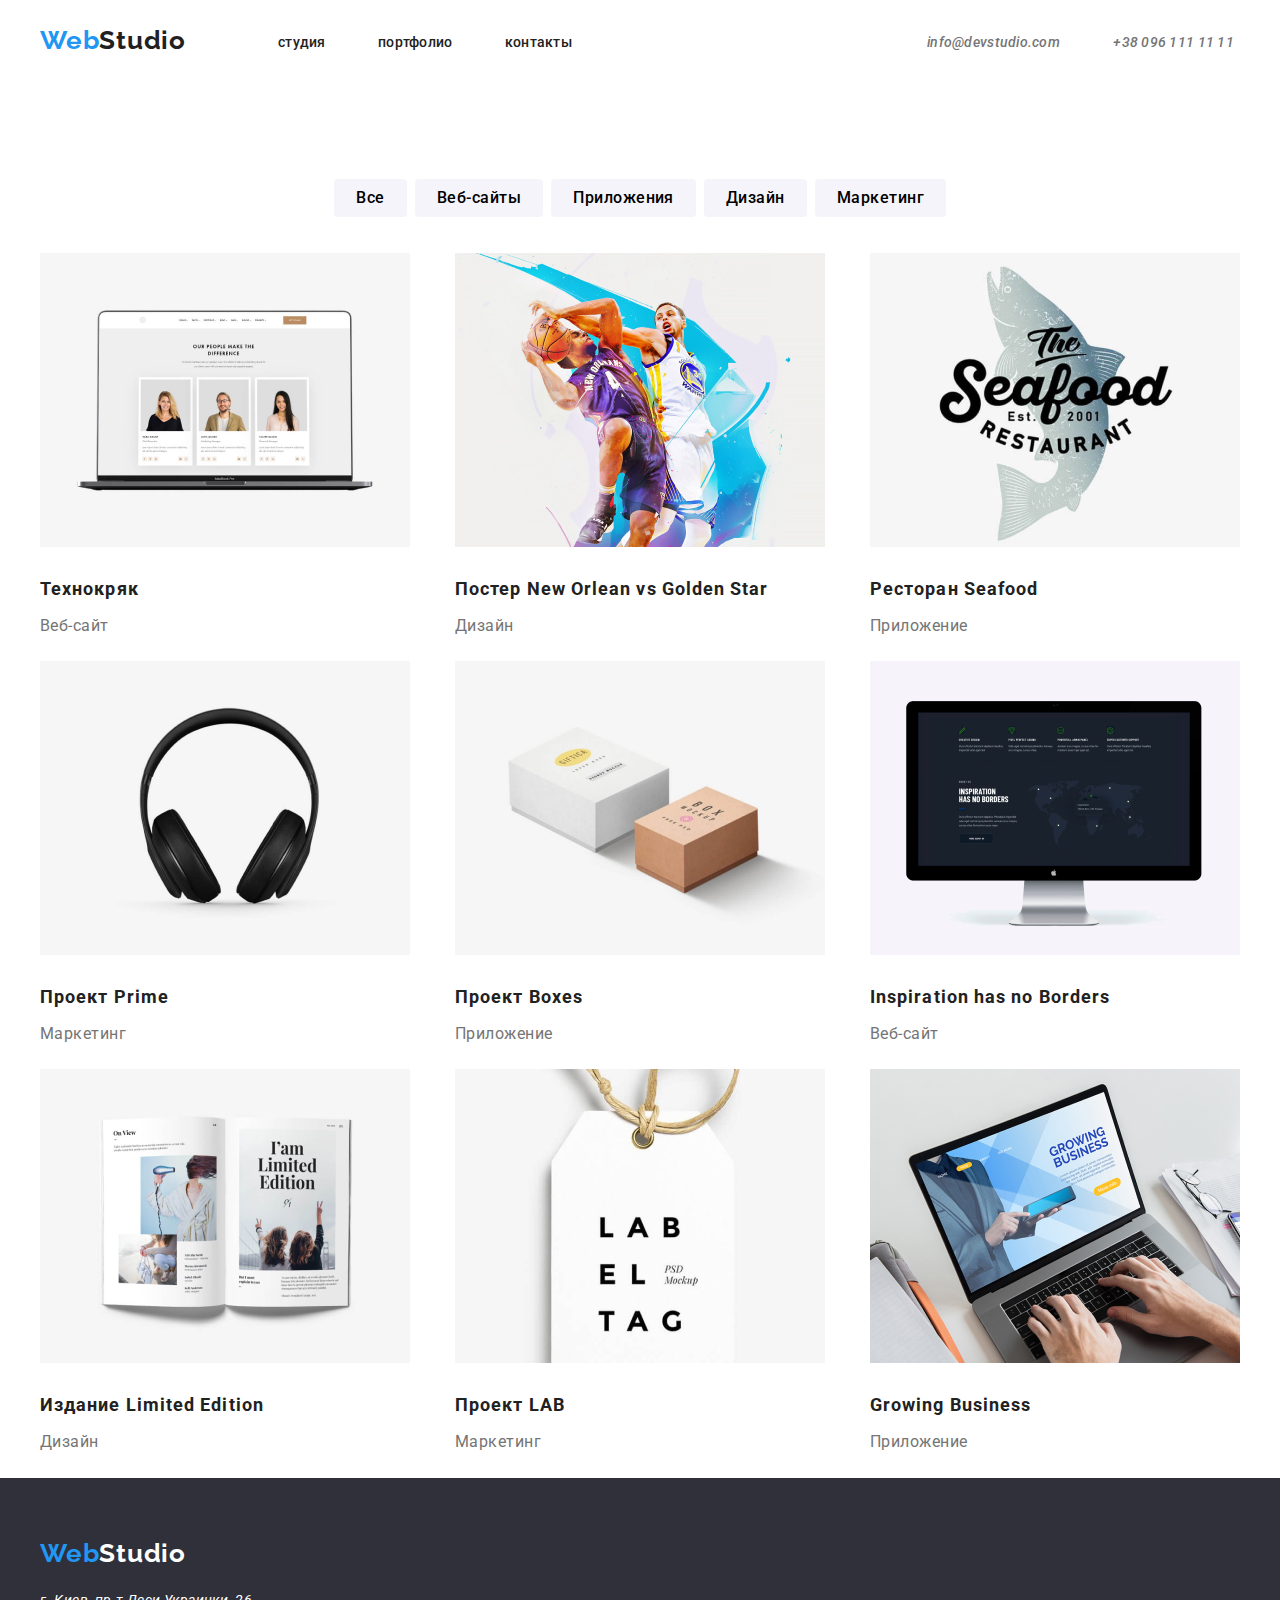
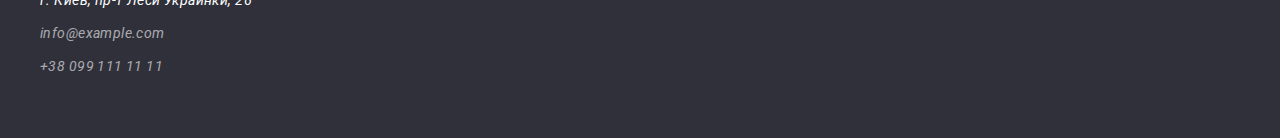
==== commit 839d884a: "1" ====
--- a/portfolio.html
+++ b/portfolio.html
@@ -26,8 +26,8 @@
             </nav>
     
             <address class="header-address">
-                <a href="">info@devstudio.com</a>
-                <a href="">+38 096 111 11 11</a>
+                <a href="mailto:info@devstudio.com">info@devstudio.com</a>
+                <a href="tel:+38 096 111 11 11">+38 096 111 11 11</a>
     
             </address>
         </div>
@@ -110,7 +110,7 @@
 
                     <li >
                         <a href="" class="all-one">
-                        <img src="/portfolio-imgs/8.jpg" alt="" width="370">
+                        <img src="./portfolio-imgs/8.jpg" alt="" width="370">
                         <h3>Проект LAB</h3>
                         <p>Маркетинг</p>
                         </a>
@@ -118,7 +118,7 @@
 
                     <li >
                         <a href="" class="all-one">
-                        <img src="/portfolio-imgs/9.jpg" alt="" width="370">
+                        <img src="./portfolio-imgs/9.jpg" alt="" width="370">
                         <h3>Growing Business</h3>
                         <p>Приложение</p>
                         </a>
@@ -134,8 +134,8 @@
         <a href="./index.html" class="logo"> <span class="first-part-logo">Web</span>Studio</a>
         <address class="footer-adress">
             <p>г. Киев, пр-т Леси Украинки, 26</p>
-            <a href="" class="contact">info@example.com</a>
-            <a href="" class="contact">+38 099 111 11 11</a>
+            <a href="mailto:info@example.com" class="contact">info@example.com</a>
+            <a href="tel:+38 099 111 11 11" class="contact">+38 099 111 11 11</a>
         </address>
     </div>
 </footer>
--- a/CSS/style.css
+++ b/CSS/style.css
@@ -30,6 +30,7 @@
   sans-serif;
   background-color: white;
   color: var(--main-text-color);
+  margin: 0;
 }
 h1,h2,h3,h4,h5,h6{
   color: var(--main-text-color);
@@ -54,6 +55,10 @@
 a {
   text-decoration: none;
 }
+address{
+  padding: 0px;
+  margin:0px
+}
 
 /* site nav */
 
@@ -61,7 +66,7 @@
   background: #ffffff;
 }
 .container {
-  outline: 1px solid #2196f3;
+  outline: px solid #2196f3;
   margin-left: auto;
   margin-right: auto;
   width: 1200px;
@@ -80,15 +85,15 @@
 }
 .logo{
   padding: 0px;
-}
+} 
 
 .first-part-logo{
   color: var(--logo-text-color);
 }
-.header-container .logo{
-  margin: 25px 93px 25px;
-
-}
+ .header-container .logo{
+  margin: 25px 93px 25px 0px;
+
+} 
 nav a.logo{
   margin: 25px 93px 25px 0px;
 }
@@ -106,13 +111,14 @@
 .site-nav :hover, 
 .site-nav :focus {
 color: var(--hover-focus-color);}
+
 nav{
   display: flex;
-}
+} 
 .site-nav{
   width: 294px;
   padding: 0px;
-  margin: 4px 355px 30px 0px;
+  margin: 0px 355px 0px 0px;
   display: flex;
   justify-content:space-between;
   align-items: center;
@@ -121,12 +127,11 @@
 .header-address :hover,
 .header-address :focus {
   color: var(--hover-focus-color);}
-  .header-address{
-    width: 307px;
-  }
 .header-address{
-  
-  padding: 0px;
+    width: 307px;}
+
+ .header-address{
+   padding: 0px;
   margin: 32px 0px 32px 0px;
   display: flex;
   justify-content: space-between;
@@ -228,10 +233,7 @@
 .doing-list{
   width: 1200px;
   display: flex;
-}
-.doing-list-item:nth-child(2n+1) {
-  margin-right: 30px;
-  margin-left: 30px;
+  justify-content: space-between;
 }
 
 .doing.container{
@@ -268,7 +270,7 @@
   /* identical to box height */
   letter-spacing: 0.03em;
   text-align: center;
-  margin-bottom: 124px;
+  margin-bottom: 30px;
 }
 .team>p{
   margin-top: 10px;
@@ -279,6 +281,7 @@
   display: flex;
   padding: 0px 0px 0px 0px;
   justify-content: space-between;
+  margin-bottom: 94px;
 }
 /* Portfolio //////////main///////// style  */
 main{
@@ -286,6 +289,7 @@
 }
 
 .position {
+  font-family: 'Roboto';
   min-width: 73px;
   font-weight: 500;
   font-size: 16px;
@@ -309,7 +313,6 @@
 .position{
   margin: 94px 4px 36px 4px ;
 }
-
 .filter-list{
   display: flex;
   justify-content: center;
@@ -328,12 +331,21 @@
   letter-spacing: 0.06em; 
 }
 .all-one > p {
-  
   font-weight: 400;
   font-size: 16px;
   line-height: 1.9;
   letter-spacing: 0.03em;
 }
+.all-one > p{
+  margin-bottom: 20px;
+}
+.all-one > img{
+  margin-bottom: 20px;
+}
+.all-one > h3 {
+  margin-bottom: 4px;
+}
+
 .all-list{
   display: flex;
   flex-wrap: wrap;
@@ -355,7 +367,7 @@
 .contact{
   margin-top: 9px;
 }
-address:last-child{
+.footer-adress:last-child{
   margin-bottom: 60px;
 }
 .footer{
